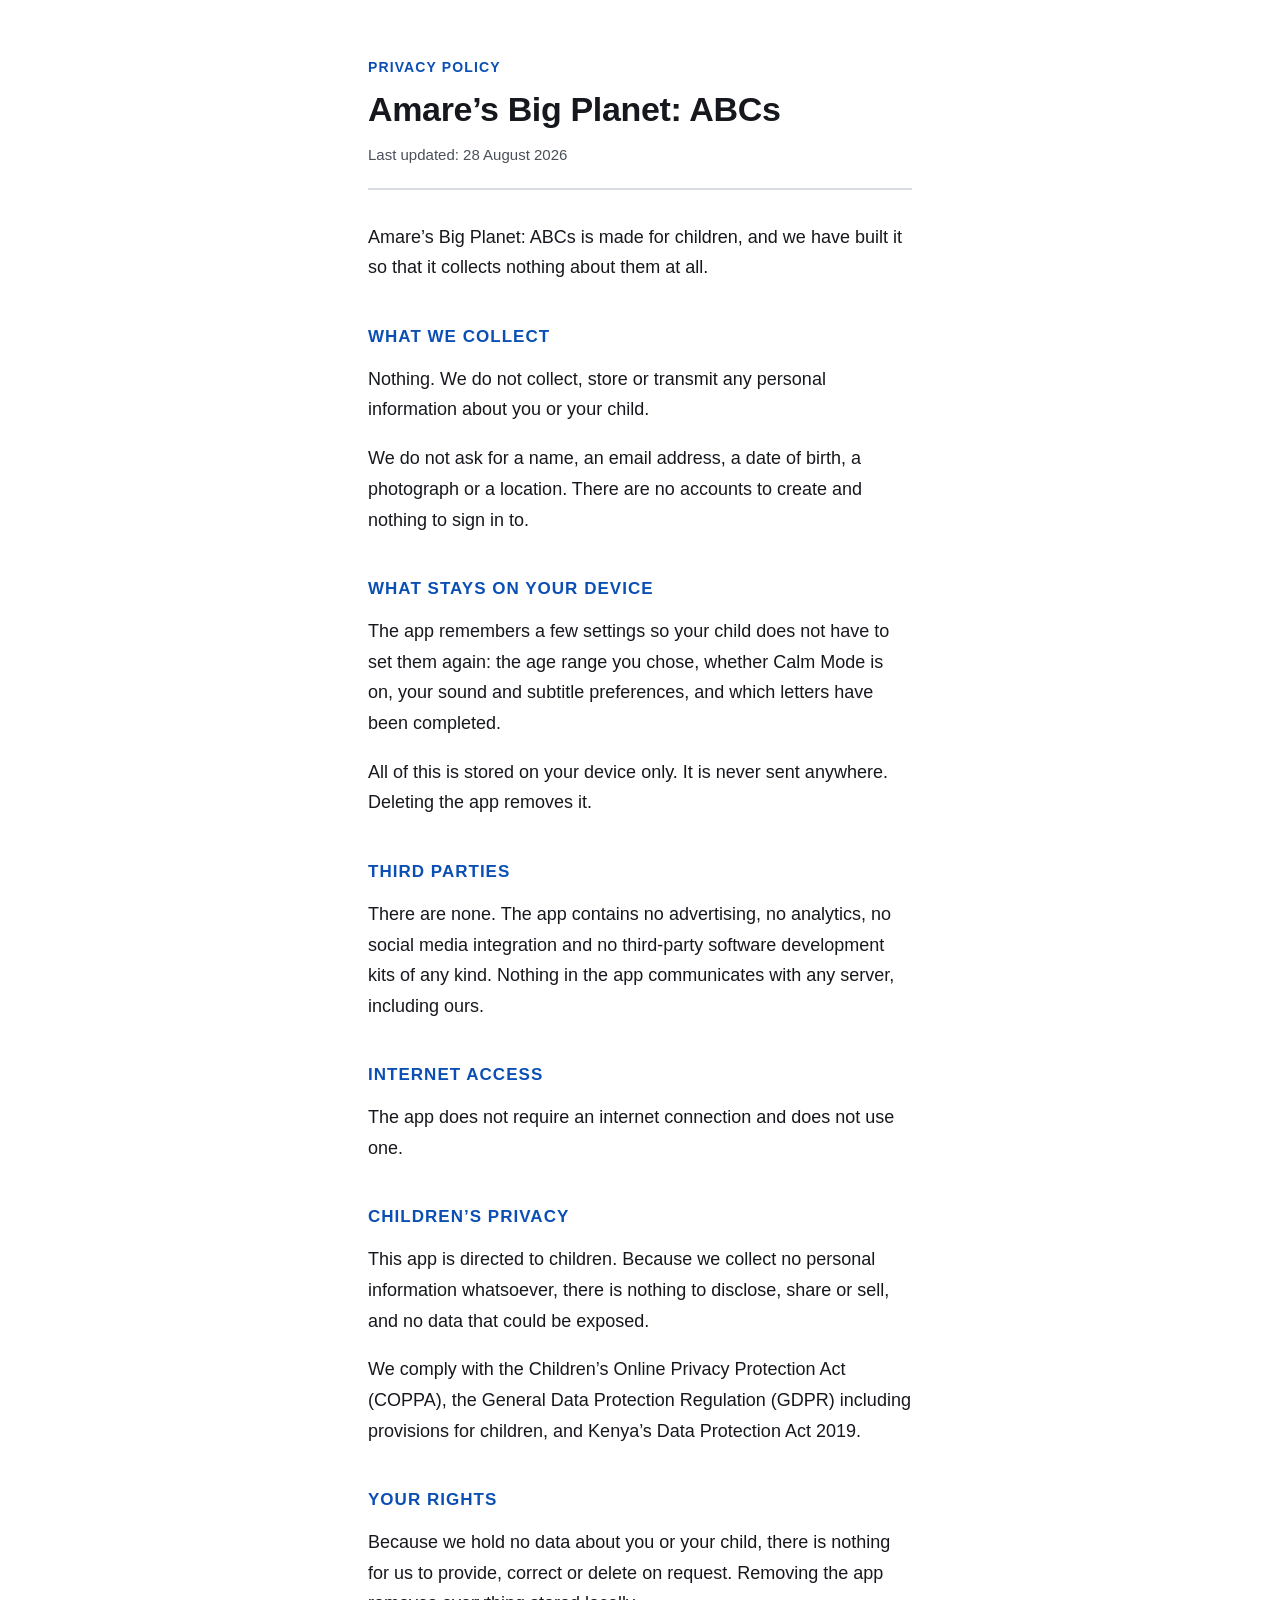
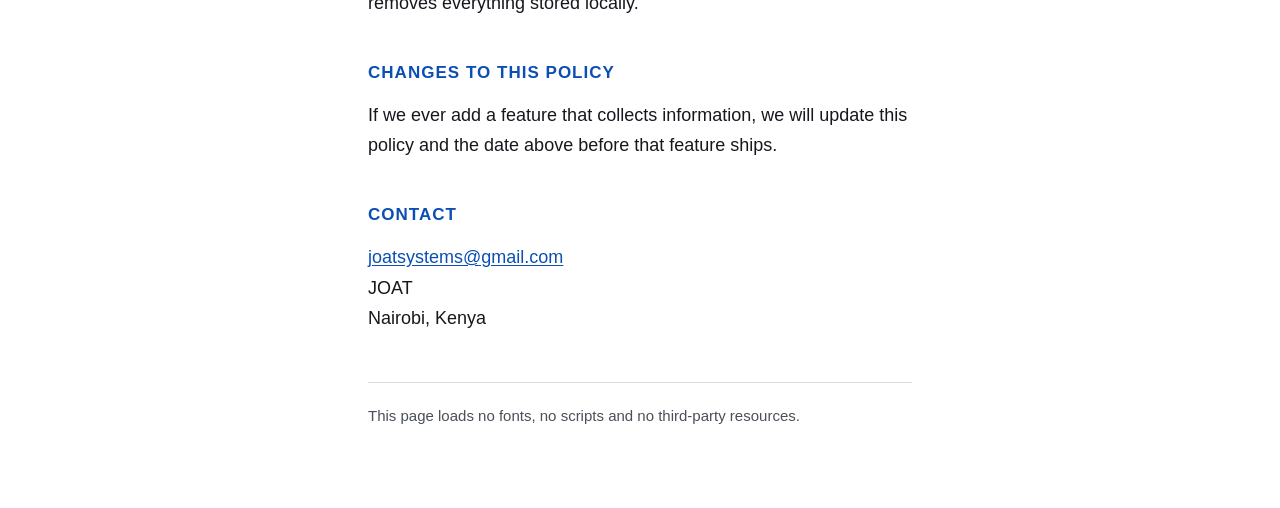
==== privacy.html @ 450127db "Privacy policy site for Amare's Big Planet: ABCs" ====
<!doctype html>
<html lang="en">
<head>
<meta charset="utf-8">
<meta name="viewport" content="width=device-width, initial-scale=1">
<title>Privacy Policy &mdash; Amare&rsquo;s Big Planet: ABCs</title>
<meta name="description" content="Amare&rsquo;s Big Planet: ABCs collects nothing. No accounts, no analytics, no third parties, no internet access.">
<meta name="robots" content="index, follow">
<meta name="color-scheme" content="light dark">
<link rel="stylesheet" href="style.css">
</head>
<body>
<main class="policy">

  <header>
    <p class="eyebrow">Privacy Policy</p>
    <h1>Amare&rsquo;s Big Planet: ABCs</h1>
    <p class="updated">Last updated: 28 August 2026</p>
  </header>

  <p class="lede">Amare&rsquo;s Big Planet: ABCs is made for children, and we have
  built it so that it collects nothing about them at all.</p>

  <h2>What we collect</h2>
  <p>Nothing. We do not collect, store or transmit any personal information
  about you or your child.</p>
  <p>We do not ask for a name, an email address, a date of birth, a photograph
  or a location. There are no accounts to create and nothing to sign in to.</p>

  <h2>What stays on your device</h2>
  <p>The app remembers a few settings so your child does not have to set them
  again: the age range you chose, whether Calm Mode is on, your sound and
  subtitle preferences, and which letters have been completed.</p>
  <p>All of this is stored on your device only. It is never sent anywhere.
  Deleting the app removes it.</p>

  <h2>Third parties</h2>
  <p>There are none. The app contains no advertising, no analytics, no social
  media integration and no third-party software development kits of any kind.
  Nothing in the app communicates with any server, including ours.</p>

  <h2>Internet access</h2>
  <p>The app does not require an internet connection and does not use one.</p>

  <h2>Children&rsquo;s privacy</h2>
  <p>This app is directed to children. Because we collect no personal
  information whatsoever, there is nothing to disclose, share or sell, and no
  data that could be exposed.</p>
  <p>We comply with the Children&rsquo;s Online Privacy Protection Act (COPPA),
  the General Data Protection Regulation (GDPR) including provisions for
  children, and Kenya&rsquo;s Data Protection Act 2019.</p>

  <h2>Your rights</h2>
  <p>Because we hold no data about you or your child, there is nothing for us
  to provide, correct or delete on request. Removing the app removes everything
  stored locally.</p>

  <h2>Changes to this policy</h2>
  <p>If we ever add a feature that collects information, we will update this
  policy and the date above before that feature ships.</p>

  <h2>Contact</h2>
  <address>
    <a href="mailto:joatsystems@gmail.com">joatsystems@gmail.com</a><br>
    JOAT<br>
    Nairobi, Kenya
  </address>

  <footer>
    <p>This page loads no fonts, no scripts and no third-party resources.</p>
  </footer>

</main>
</body>
</html>
---- style.css ----
/* Amare's Big Planet: ABCs — privacy policy
   No external resources of any kind. System fonts only. */

:root {
  --bg:      #ffffff;
  --text:    #16181d;
  --muted:   #4a4f58;
  --rule:    #d8dbe0;
  --link:    #0b4fb4;
  --accent:  #0b4fb4;
}

@media (prefers-color-scheme: dark) {
  :root {
    --bg:    #10131a;
    --text:  #eceef2;
    --muted: #b3b9c4;
    --rule:  #2c313b;
    --link:  #8fb8ff;
    --accent:#8fb8ff;
  }
}

*, *::before, *::after { box-sizing: border-box; }

html {
  -webkit-text-size-adjust: 100%;
}

body {
  margin: 0;
  background: var(--bg);
  color: var(--text);
  font-family: -apple-system, BlinkMacSystemFont, "Segoe UI", Roboto,
               "Helvetica Neue", Arial, sans-serif;
  font-size: 17px;
  line-height: 1.7;
}

.policy {
  max-width: 38rem;
  margin: 0 auto;
  padding: 2rem 1.25rem 4rem;
}

header {
  border-bottom: 2px solid var(--rule);
  padding-bottom: 1.25rem;
  margin-bottom: 2rem;
}

.eyebrow {
  margin: 0 0 0.5rem;
  font-size: 0.875rem;
  font-weight: 700;
  letter-spacing: 0.08em;
  text-transform: uppercase;
  color: var(--accent);
}

h1 {
  margin: 0 0 0.75rem;
  font-size: 1.75rem;
  line-height: 1.25;
  font-weight: 700;
  letter-spacing: -0.01em;
}

.updated {
  margin: 0;
  font-size: 0.9375rem;
  color: var(--muted);
}

.lede {
  font-size: 1.125rem;
  margin: 0 0 2rem;
}

h2 {
  margin: 2.5rem 0 0.75rem;
  font-size: 1.0625rem;
  font-weight: 700;
  letter-spacing: 0.06em;
  text-transform: uppercase;
  color: var(--accent);
}

p { margin: 0 0 1.15rem; }

p:last-child { margin-bottom: 0; }

a {
  color: var(--link);
  text-underline-offset: 2px;
}

a:focus-visible {
  outline: 3px solid var(--accent);
  outline-offset: 2px;
  border-radius: 2px;
}

address {
  font-style: normal;
  margin: 0;
}

footer {
  margin-top: 3rem;
  padding-top: 1.25rem;
  border-top: 1px solid var(--rule);
  font-size: 0.9375rem;
  color: var(--muted);
}

@media (min-width: 40em) {
  body { font-size: 18px; }
  .policy { padding: 3.5rem 2rem 5rem; }
  h1 { font-size: 2.125rem; }
}

@media print {
  body { background: #fff; color: #000; font-size: 12pt; }
  a { color: #000; }
}
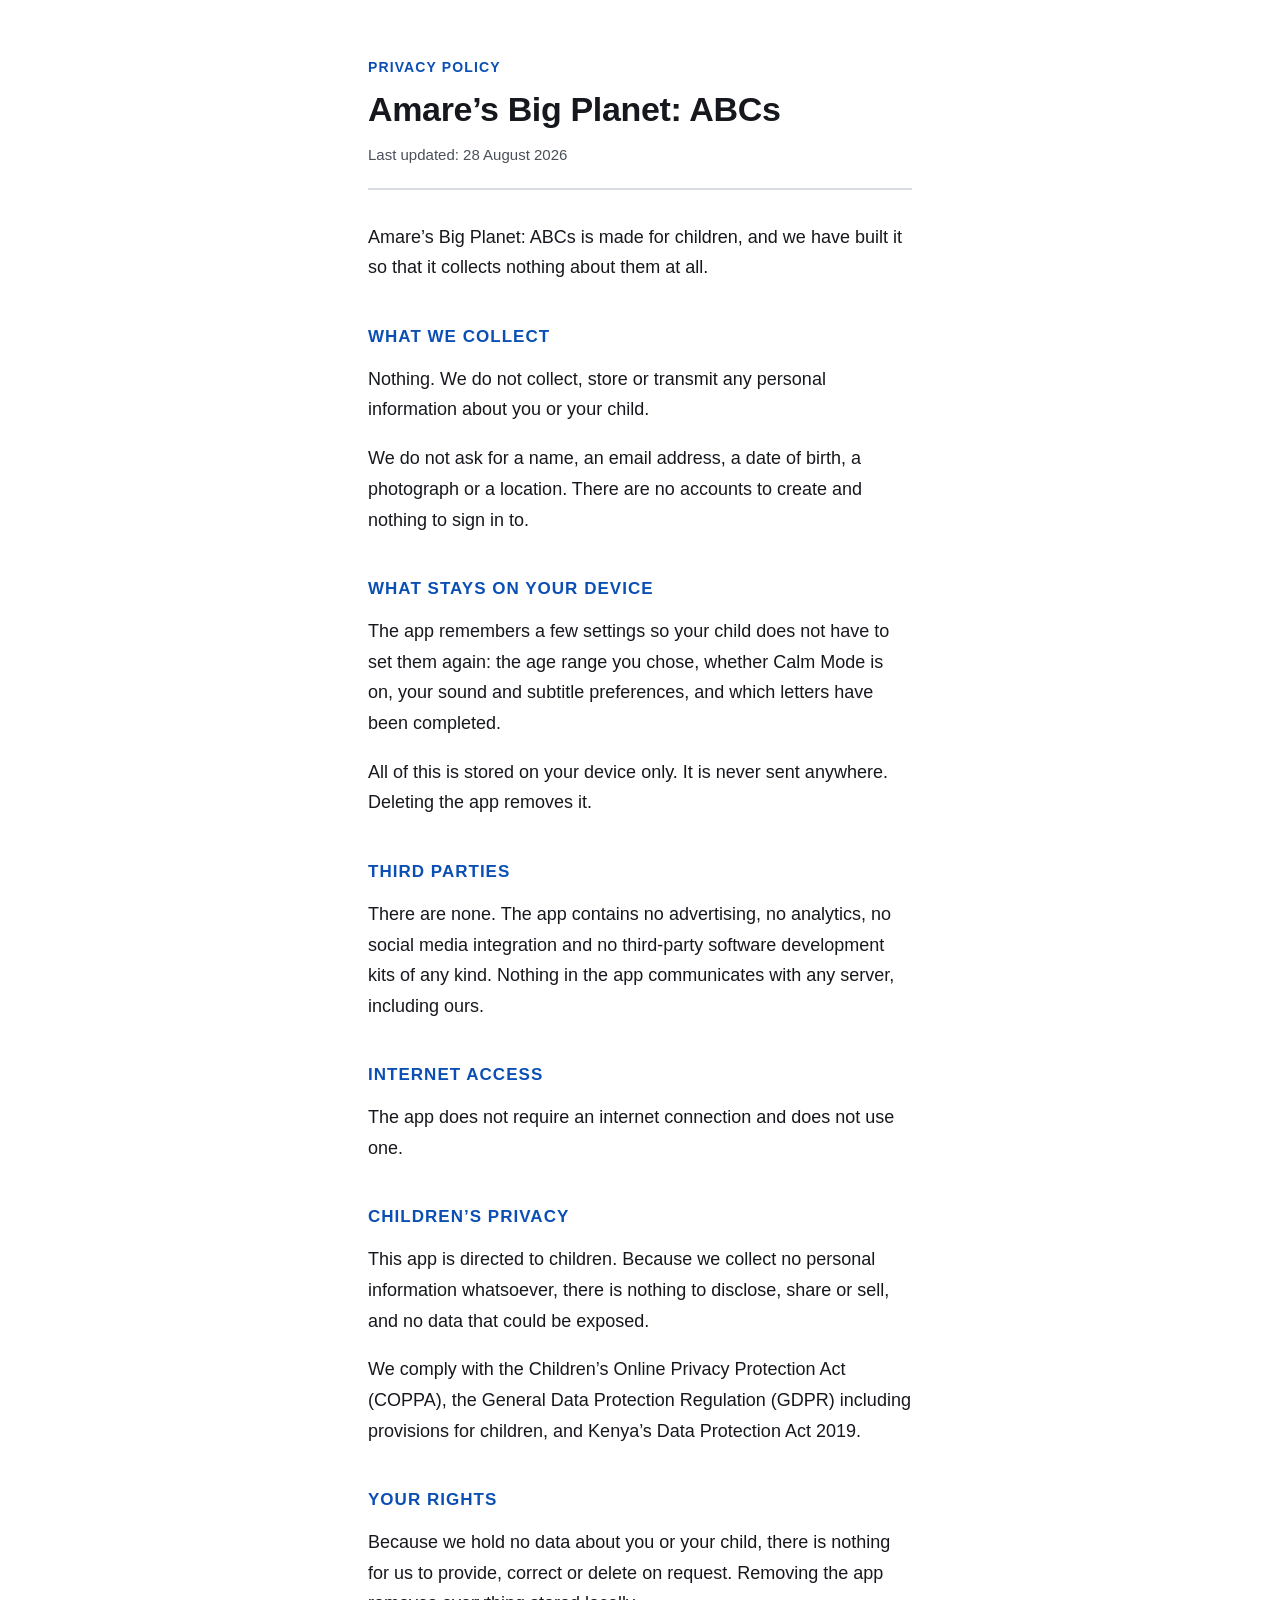
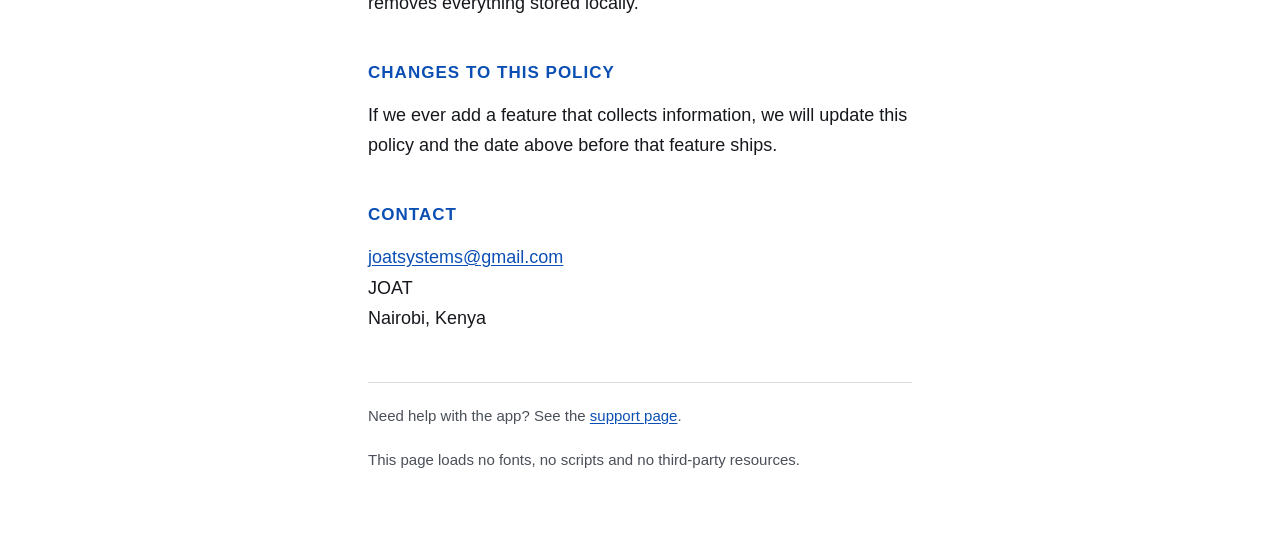
==== commit a63c5ae3: "Privacy: link to the support page" ====
--- a/privacy.html
+++ b/privacy.html
@@ -67,6 +67,7 @@
   </address>
 
   <footer>
+    <p>Need help with the app? See the <a href="support.html">support page</a>.</p>
     <p>This page loads no fonts, no scripts and no third-party resources.</p>
   </footer>
 
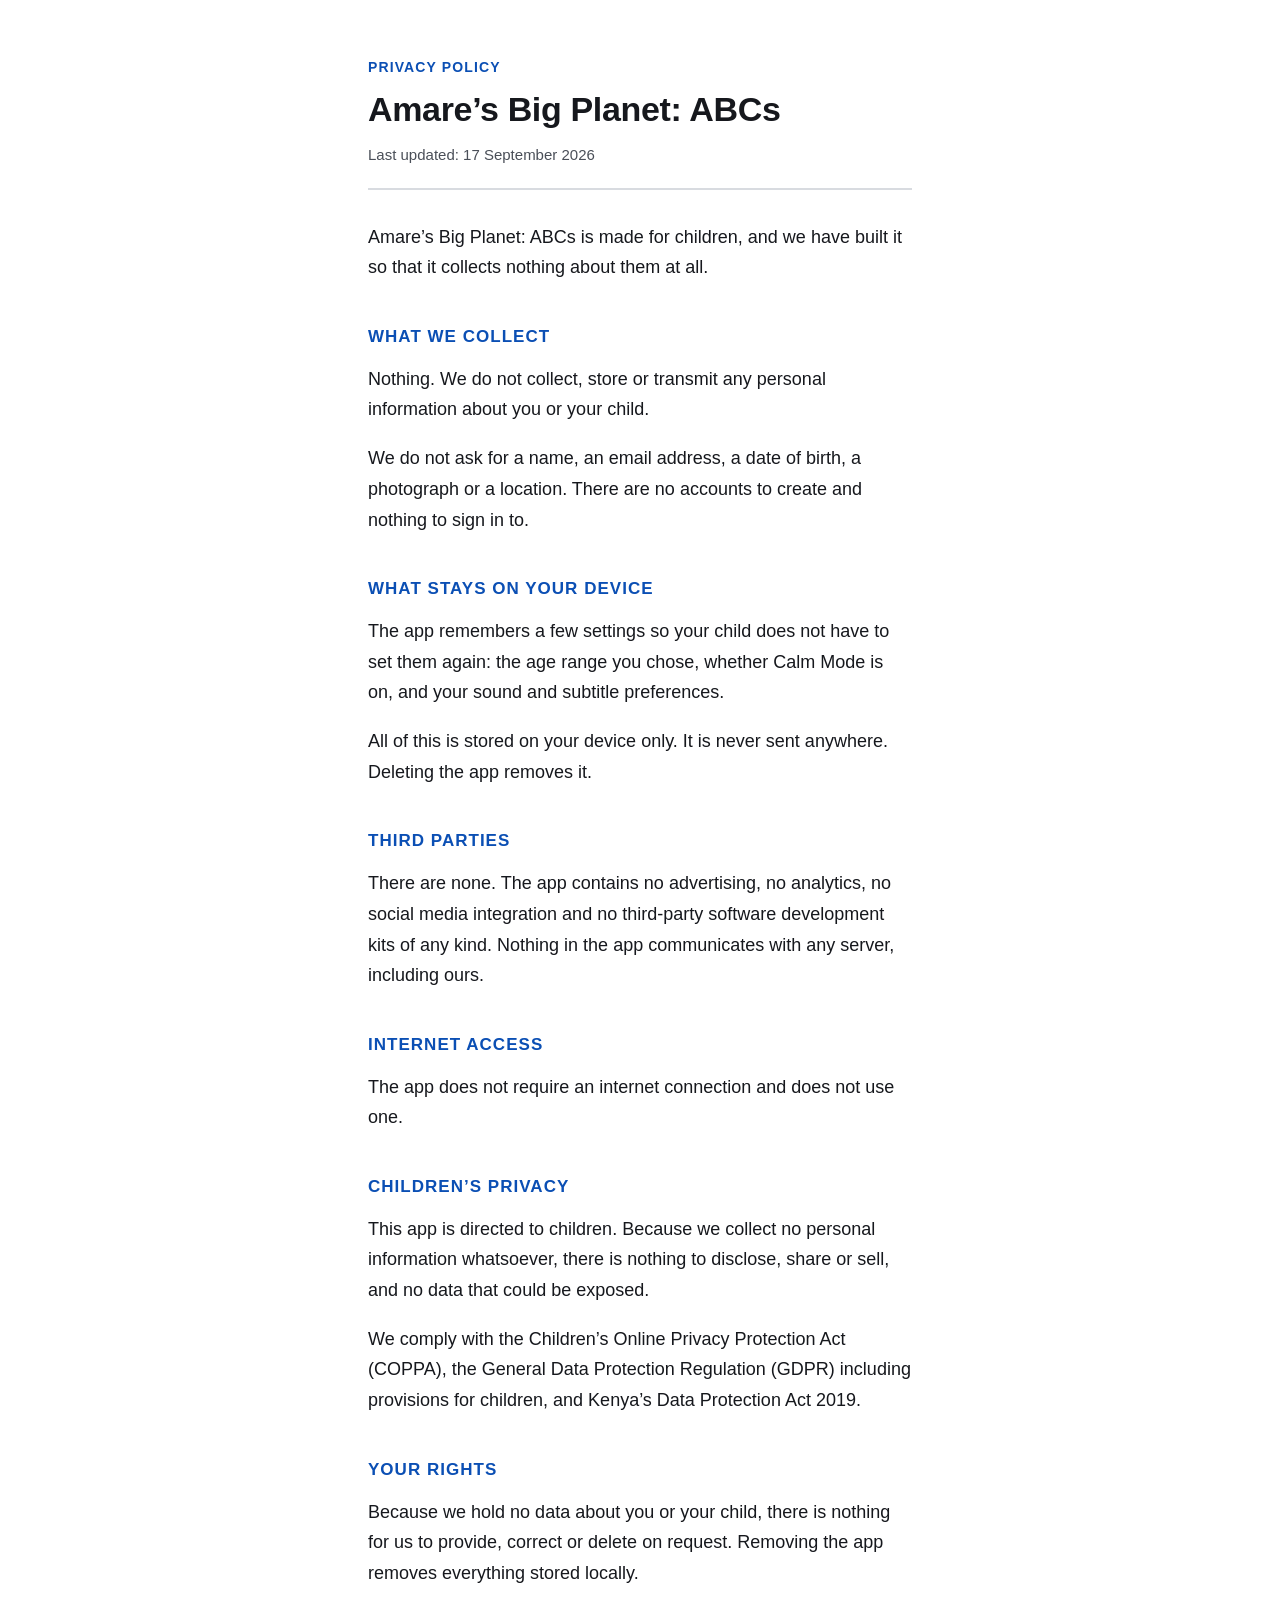
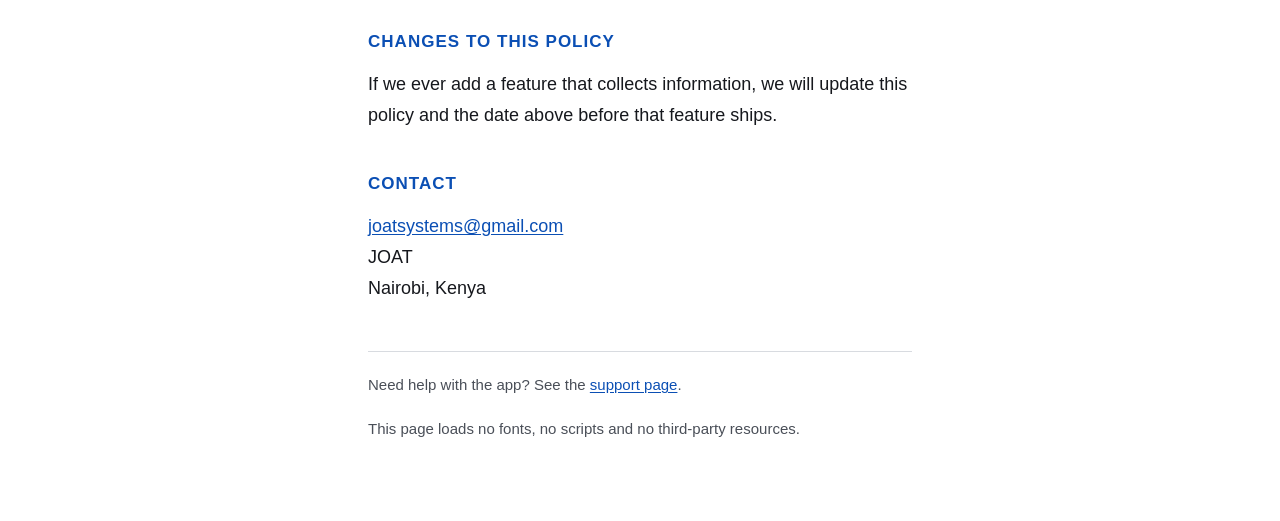
==== commit 74a66fdb: "Privacy: remove letter-progress claim (the app doesn't store it)" ====
--- a/privacy.html
+++ b/privacy.html
@@ -15,7 +15,7 @@
   <header>
     <p class="eyebrow">Privacy Policy</p>
     <h1>Amare&rsquo;s Big Planet: ABCs</h1>
-    <p class="updated">Last updated: 28 August 2026</p>
+    <p class="updated">Last updated: 17 September 2026</p>
   </header>
 
   <p class="lede">Amare&rsquo;s Big Planet: ABCs is made for children, and we have
@@ -29,8 +29,8 @@
 
   <h2>What stays on your device</h2>
   <p>The app remembers a few settings so your child does not have to set them
-  again: the age range you chose, whether Calm Mode is on, your sound and
-  subtitle preferences, and which letters have been completed.</p>
+  again: the age range you chose, whether Calm Mode is on, and your sound and
+  subtitle preferences.</p>
   <p>All of this is stored on your device only. It is never sent anywhere.
   Deleting the app removes it.</p>
 
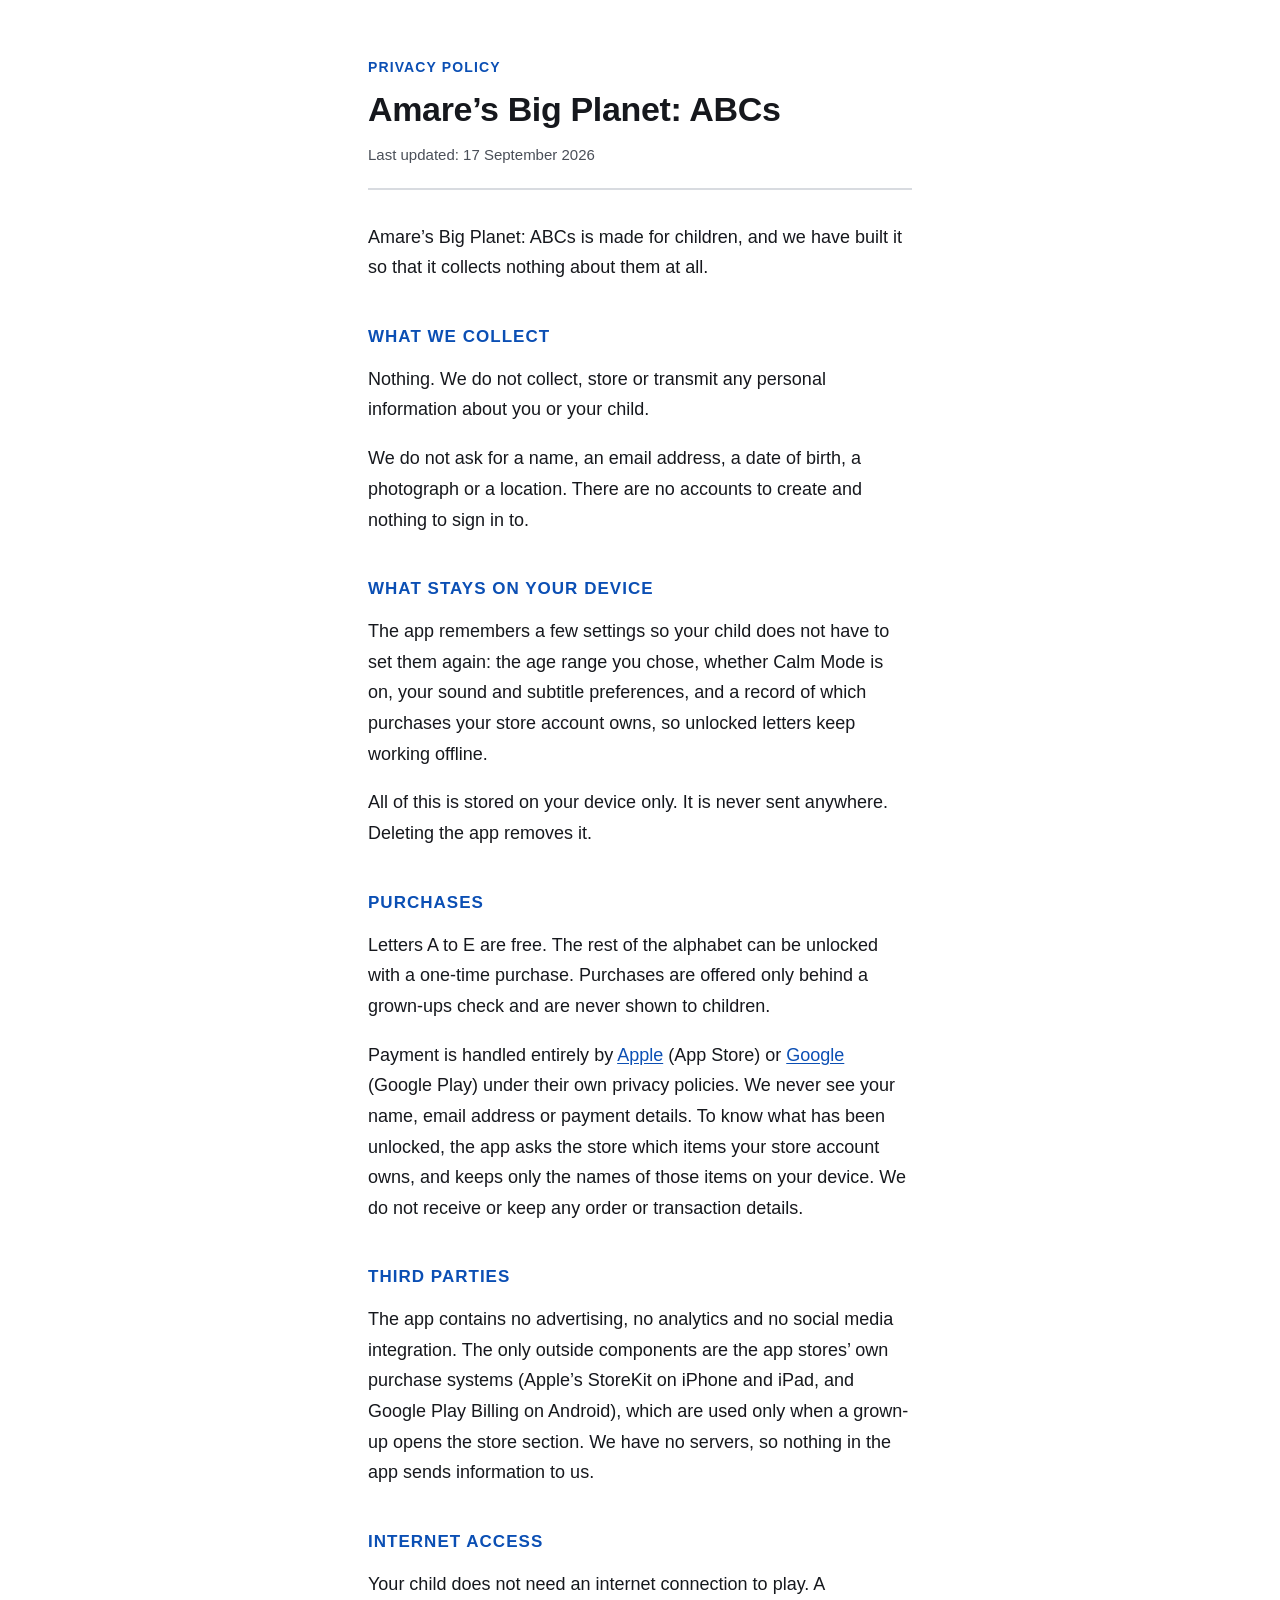
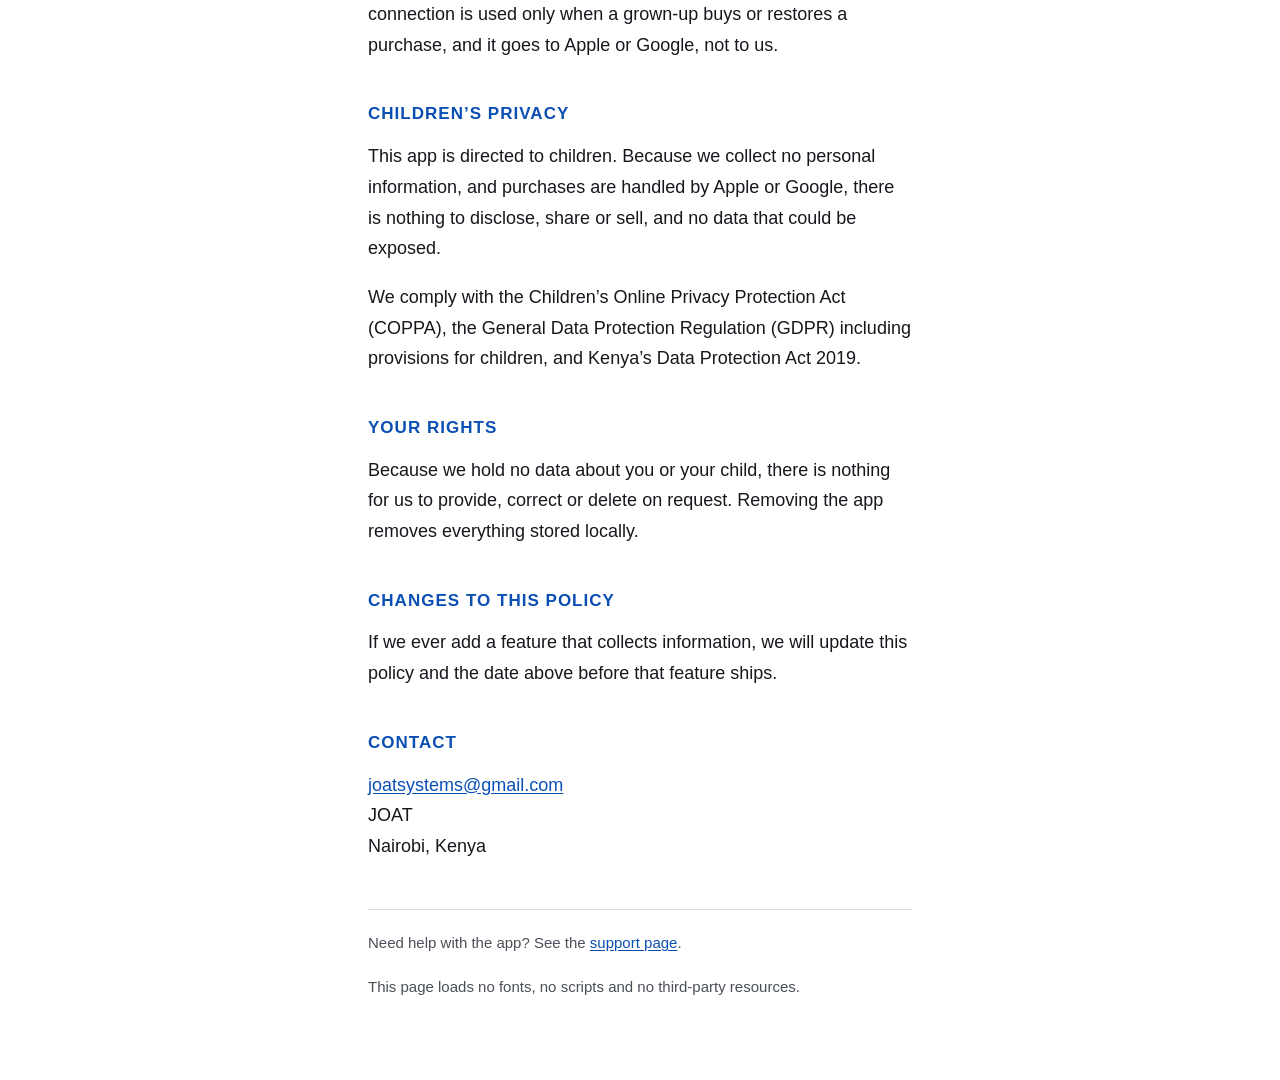
==== commit 538b495d: "Policy: purchase version (unpublished until billing ships)" ====
--- a/privacy.html
+++ b/privacy.html
@@ -15,7 +15,7 @@
   <header>
     <p class="eyebrow">Privacy Policy</p>
     <h1>Amare&rsquo;s Big Planet: ABCs</h1>
-    <p class="updated">Last updated: 17 September 2026</p>
+    <p class="updated">Last updated: 17 September 2026</p> <!-- set the date when this branch is merged -->
   </header>
 
   <p class="lede">Amare&rsquo;s Big Planet: ABCs is made for children, and we have
@@ -29,23 +29,41 @@
 
   <h2>What stays on your device</h2>
   <p>The app remembers a few settings so your child does not have to set them
-  again: the age range you chose, whether Calm Mode is on, and your sound and
-  subtitle preferences.</p>
+  again: the age range you chose, whether Calm Mode is on, your sound and
+  subtitle preferences, and a record of which purchases your store account
+  owns, so unlocked letters keep working offline.</p>
   <p>All of this is stored on your device only. It is never sent anywhere.
   Deleting the app removes it.</p>
 
+  <h2>Purchases</h2>
+  <p>Letters A to E are free. The rest of the alphabet can be unlocked with a
+  one-time purchase. Purchases are offered only behind a grown-ups check and
+  are never shown to children.</p>
+  <p>Payment is handled entirely by
+  <a href="https://www.apple.com/legal/privacy/">Apple</a> (App Store) or
+  <a href="https://policies.google.com/privacy">Google</a> (Google Play) under
+  their own privacy policies. We never see your name, email address or payment
+  details. To know what has been unlocked, the app asks the store which items
+  your store account owns, and keeps only the names of those items on your
+  device. We do not receive or keep any order or transaction details.</p>
+
   <h2>Third parties</h2>
-  <p>There are none. The app contains no advertising, no analytics, no social
-  media integration and no third-party software development kits of any kind.
-  Nothing in the app communicates with any server, including ours.</p>
+  <p>The app contains no advertising, no analytics and no social media
+  integration. The only outside components are the app stores&rsquo; own
+  purchase systems (Apple&rsquo;s StoreKit on iPhone and iPad, and Google Play
+  Billing on Android), which are used only when a grown-up opens the store
+  section. We have no servers, so nothing in the app sends information to
+  us.</p>
 
   <h2>Internet access</h2>
-  <p>The app does not require an internet connection and does not use one.</p>
+  <p>Your child does not need an internet connection to play. A connection is
+  used only when a grown-up buys or restores a purchase, and it goes to Apple
+  or Google, not to us.</p>
 
   <h2>Children&rsquo;s privacy</h2>
   <p>This app is directed to children. Because we collect no personal
-  information whatsoever, there is nothing to disclose, share or sell, and no
-  data that could be exposed.</p>
+  information, and purchases are handled by Apple or Google, there is nothing
+  to disclose, share or sell, and no data that could be exposed.</p>
   <p>We comply with the Children&rsquo;s Online Privacy Protection Act (COPPA),
   the General Data Protection Regulation (GDPR) including provisions for
   children, and Kenya&rsquo;s Data Protection Act 2019.</p>
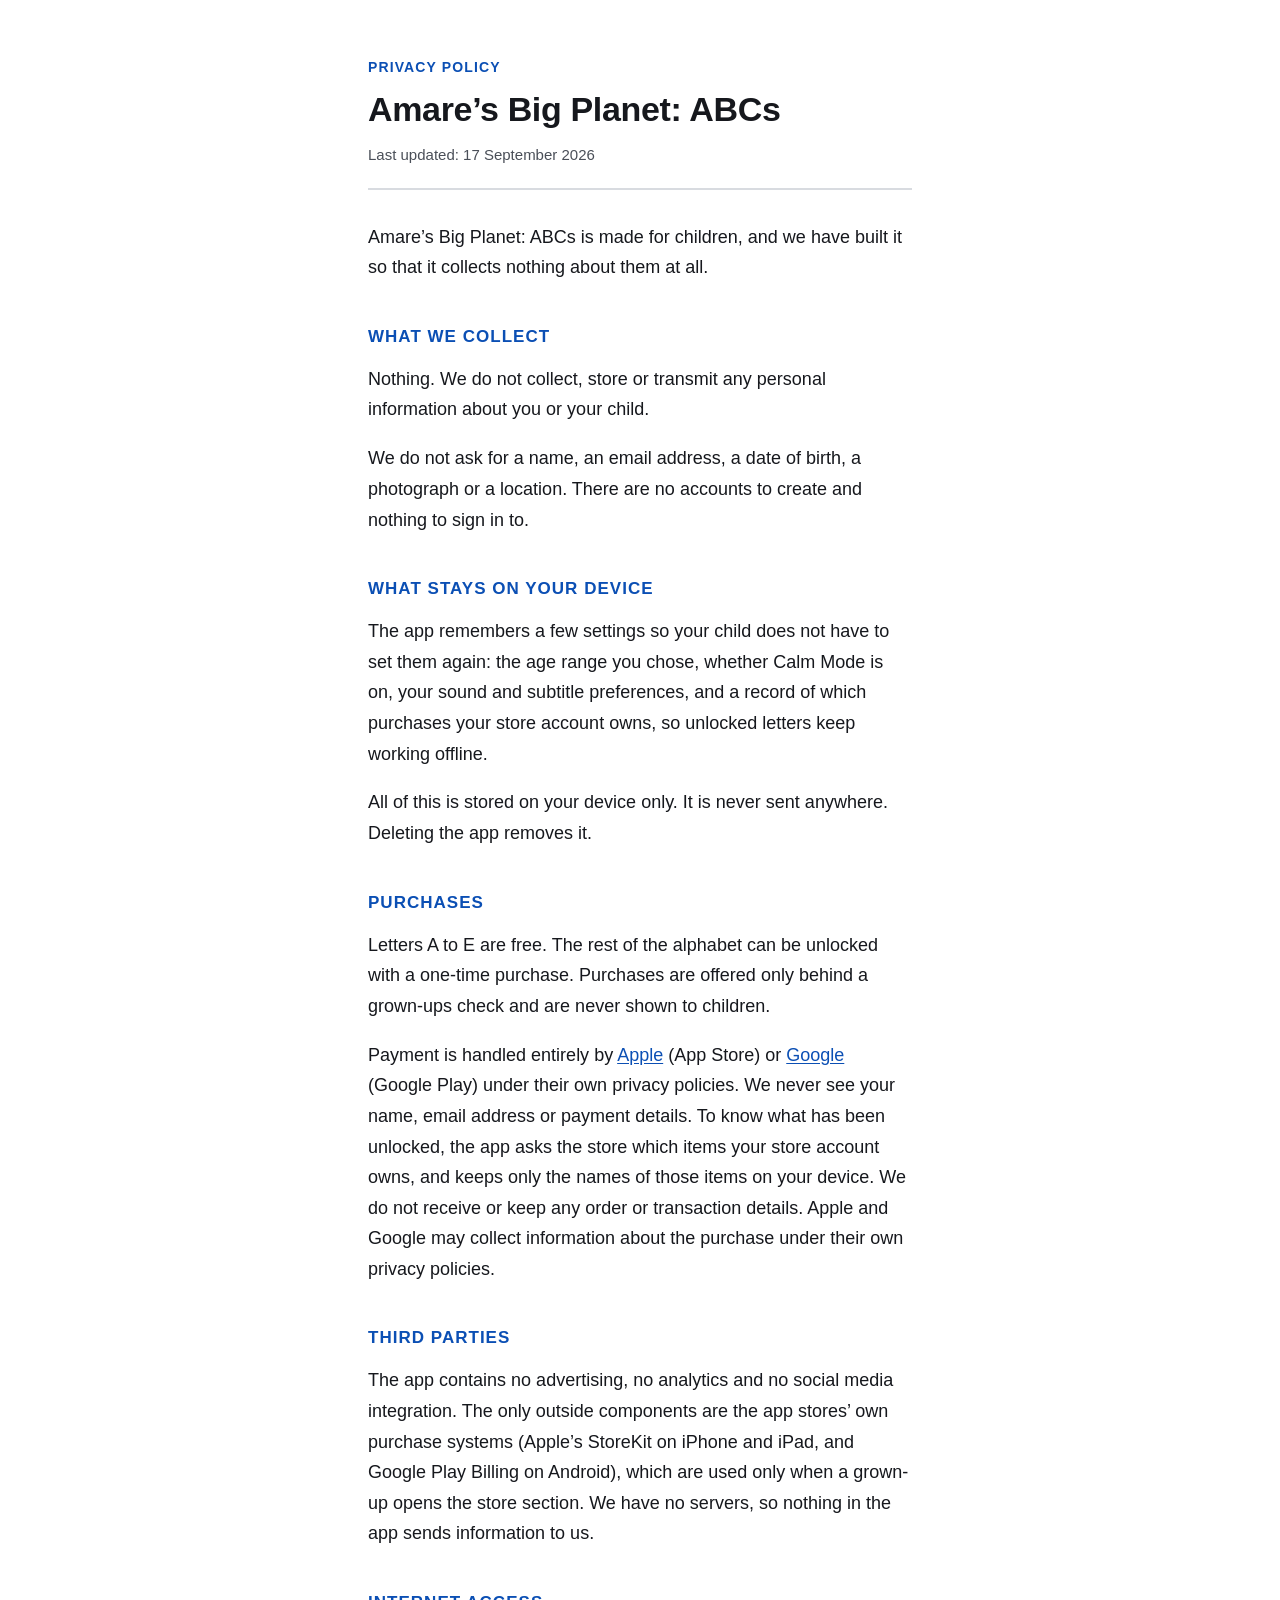
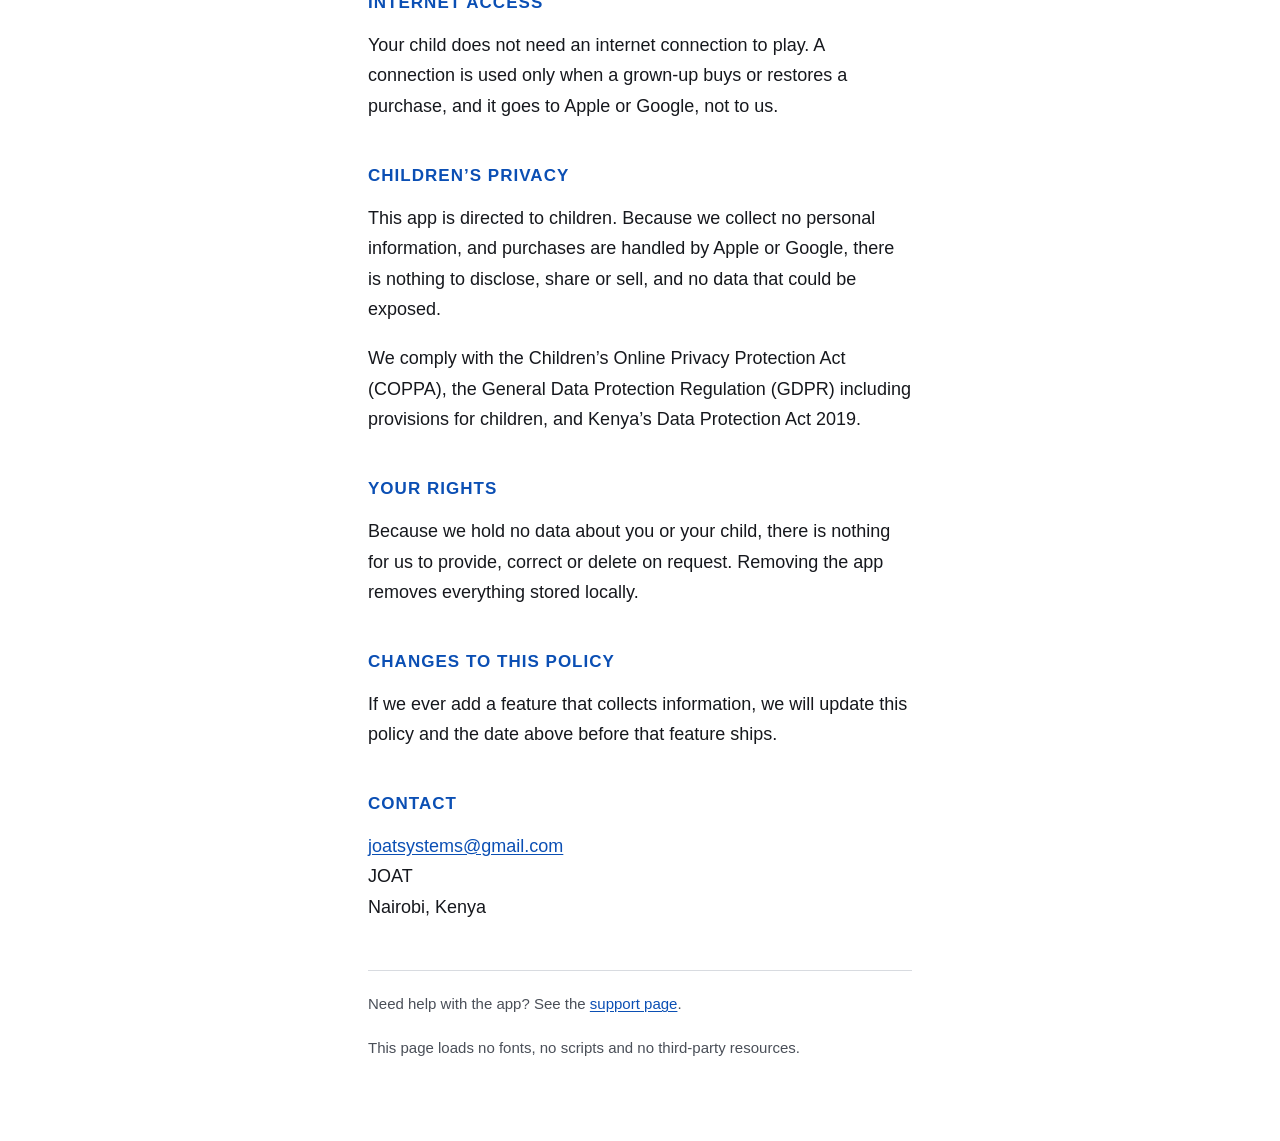
==== commit 76c85e58: "Policy: finish purchase version for publishing" ====
--- a/privacy.html
+++ b/privacy.html
@@ -4,7 +4,7 @@
 <meta charset="utf-8">
 <meta name="viewport" content="width=device-width, initial-scale=1">
 <title>Privacy Policy &mdash; Amare&rsquo;s Big Planet: ABCs</title>
-<meta name="description" content="Amare&rsquo;s Big Planet: ABCs collects nothing. No accounts, no analytics, no third parties, no internet access.">
+<meta name="description" content="Amare&rsquo;s Big Planet: ABCs collects nothing about your child. No accounts, no ads, no analytics. Purchases are handled by Apple or Google.">
 <meta name="robots" content="index, follow">
 <meta name="color-scheme" content="light dark">
 <link rel="stylesheet" href="style.css">
@@ -15,7 +15,7 @@
   <header>
     <p class="eyebrow">Privacy Policy</p>
     <h1>Amare&rsquo;s Big Planet: ABCs</h1>
-    <p class="updated">Last updated: 17 September 2026</p> <!-- set the date when this branch is merged -->
+    <p class="updated">Last updated: 17 September 2026</p>
   </header>
 
   <p class="lede">Amare&rsquo;s Big Planet: ABCs is made for children, and we have
@@ -45,7 +45,9 @@
   their own privacy policies. We never see your name, email address or payment
   details. To know what has been unlocked, the app asks the store which items
   your store account owns, and keeps only the names of those items on your
-  device. We do not receive or keep any order or transaction details.</p>
+  device. We do not receive or keep any order or transaction details. Apple
+  and Google may collect information about the purchase under their own
+  privacy policies.</p>
 
   <h2>Third parties</h2>
   <p>The app contains no advertising, no analytics and no social media
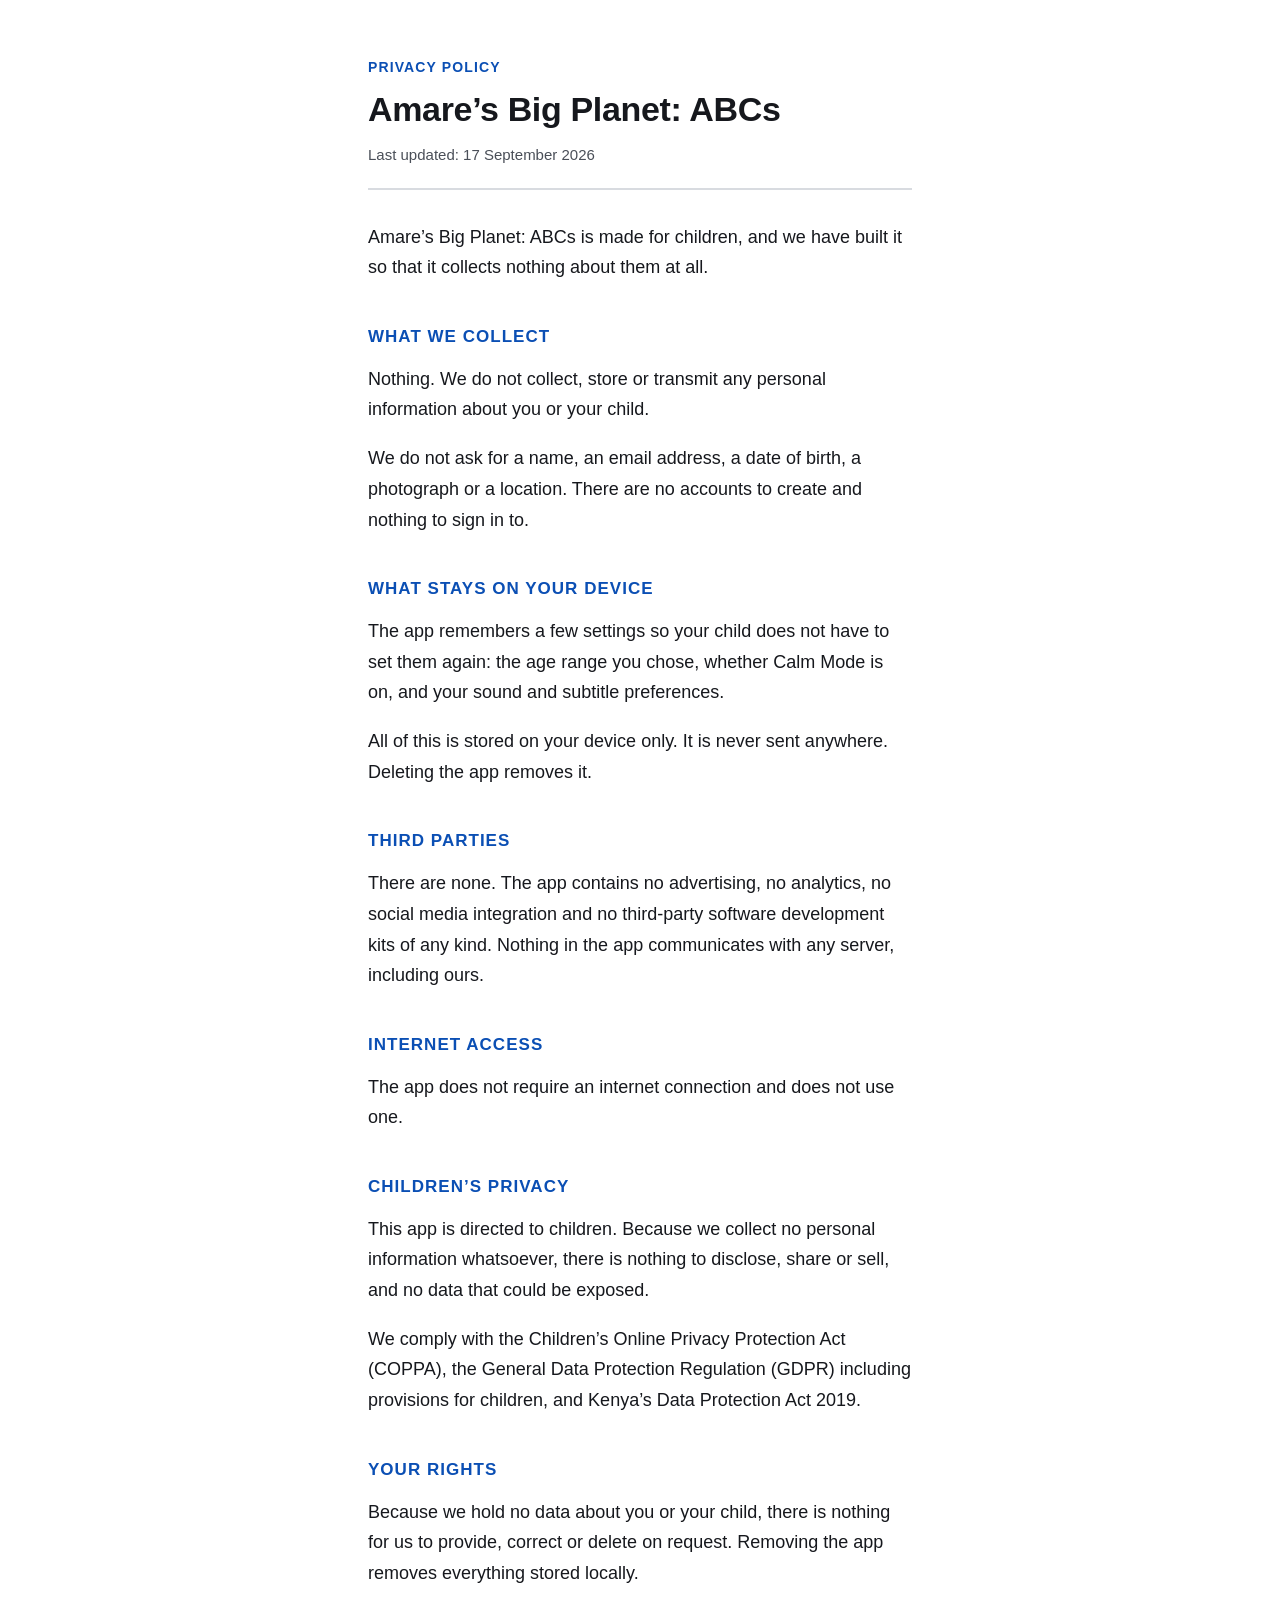
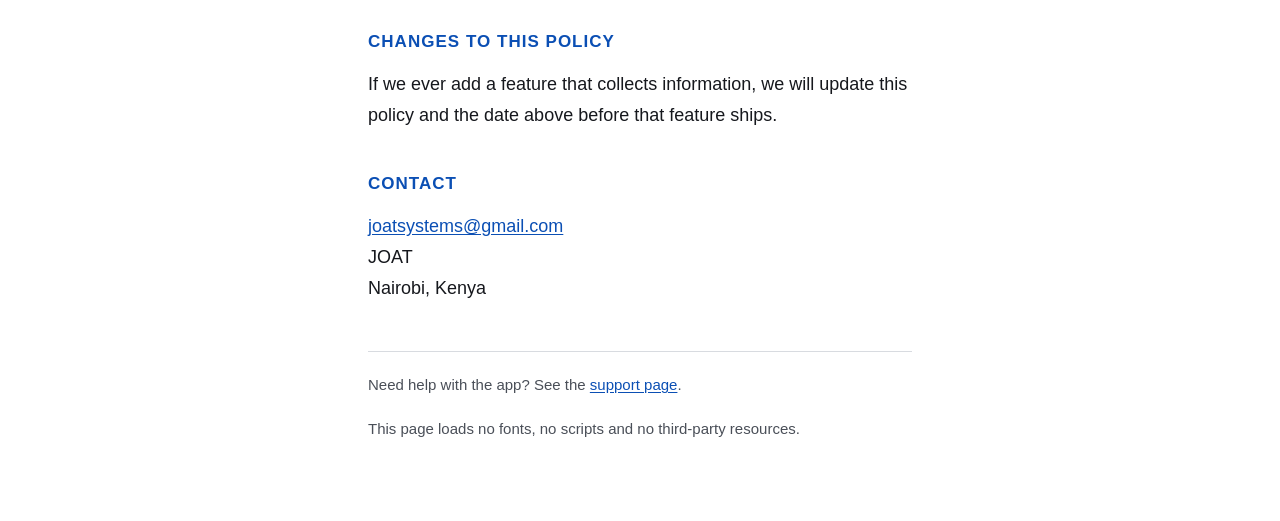
==== commit c05af478: "Revert "Merge purchases-policy: publish purchase version of policy and support" The live builds on b" ====
--- a/privacy.html
+++ b/privacy.html
@@ -4,7 +4,7 @@
 <meta charset="utf-8">
 <meta name="viewport" content="width=device-width, initial-scale=1">
 <title>Privacy Policy &mdash; Amare&rsquo;s Big Planet: ABCs</title>
-<meta name="description" content="Amare&rsquo;s Big Planet: ABCs collects nothing about your child. No accounts, no ads, no analytics. Purchases are handled by Apple or Google.">
+<meta name="description" content="Amare&rsquo;s Big Planet: ABCs collects nothing. No accounts, no analytics, no third parties, no internet access.">
 <meta name="robots" content="index, follow">
 <meta name="color-scheme" content="light dark">
 <link rel="stylesheet" href="style.css">
@@ -29,43 +29,23 @@
 
   <h2>What stays on your device</h2>
   <p>The app remembers a few settings so your child does not have to set them
-  again: the age range you chose, whether Calm Mode is on, your sound and
-  subtitle preferences, and a record of which purchases your store account
-  owns, so unlocked letters keep working offline.</p>
+  again: the age range you chose, whether Calm Mode is on, and your sound and
+  subtitle preferences.</p>
   <p>All of this is stored on your device only. It is never sent anywhere.
   Deleting the app removes it.</p>
 
-  <h2>Purchases</h2>
-  <p>Letters A to E are free. The rest of the alphabet can be unlocked with a
-  one-time purchase. Purchases are offered only behind a grown-ups check and
-  are never shown to children.</p>
-  <p>Payment is handled entirely by
-  <a href="https://www.apple.com/legal/privacy/">Apple</a> (App Store) or
-  <a href="https://policies.google.com/privacy">Google</a> (Google Play) under
-  their own privacy policies. We never see your name, email address or payment
-  details. To know what has been unlocked, the app asks the store which items
-  your store account owns, and keeps only the names of those items on your
-  device. We do not receive or keep any order or transaction details. Apple
-  and Google may collect information about the purchase under their own
-  privacy policies.</p>
-
   <h2>Third parties</h2>
-  <p>The app contains no advertising, no analytics and no social media
-  integration. The only outside components are the app stores&rsquo; own
-  purchase systems (Apple&rsquo;s StoreKit on iPhone and iPad, and Google Play
-  Billing on Android), which are used only when a grown-up opens the store
-  section. We have no servers, so nothing in the app sends information to
-  us.</p>
+  <p>There are none. The app contains no advertising, no analytics, no social
+  media integration and no third-party software development kits of any kind.
+  Nothing in the app communicates with any server, including ours.</p>
 
   <h2>Internet access</h2>
-  <p>Your child does not need an internet connection to play. A connection is
-  used only when a grown-up buys or restores a purchase, and it goes to Apple
-  or Google, not to us.</p>
+  <p>The app does not require an internet connection and does not use one.</p>
 
   <h2>Children&rsquo;s privacy</h2>
   <p>This app is directed to children. Because we collect no personal
-  information, and purchases are handled by Apple or Google, there is nothing
-  to disclose, share or sell, and no data that could be exposed.</p>
+  information whatsoever, there is nothing to disclose, share or sell, and no
+  data that could be exposed.</p>
   <p>We comply with the Children&rsquo;s Online Privacy Protection Act (COPPA),
   the General Data Protection Regulation (GDPR) including provisions for
   children, and Kenya&rsquo;s Data Protection Act 2019.</p>
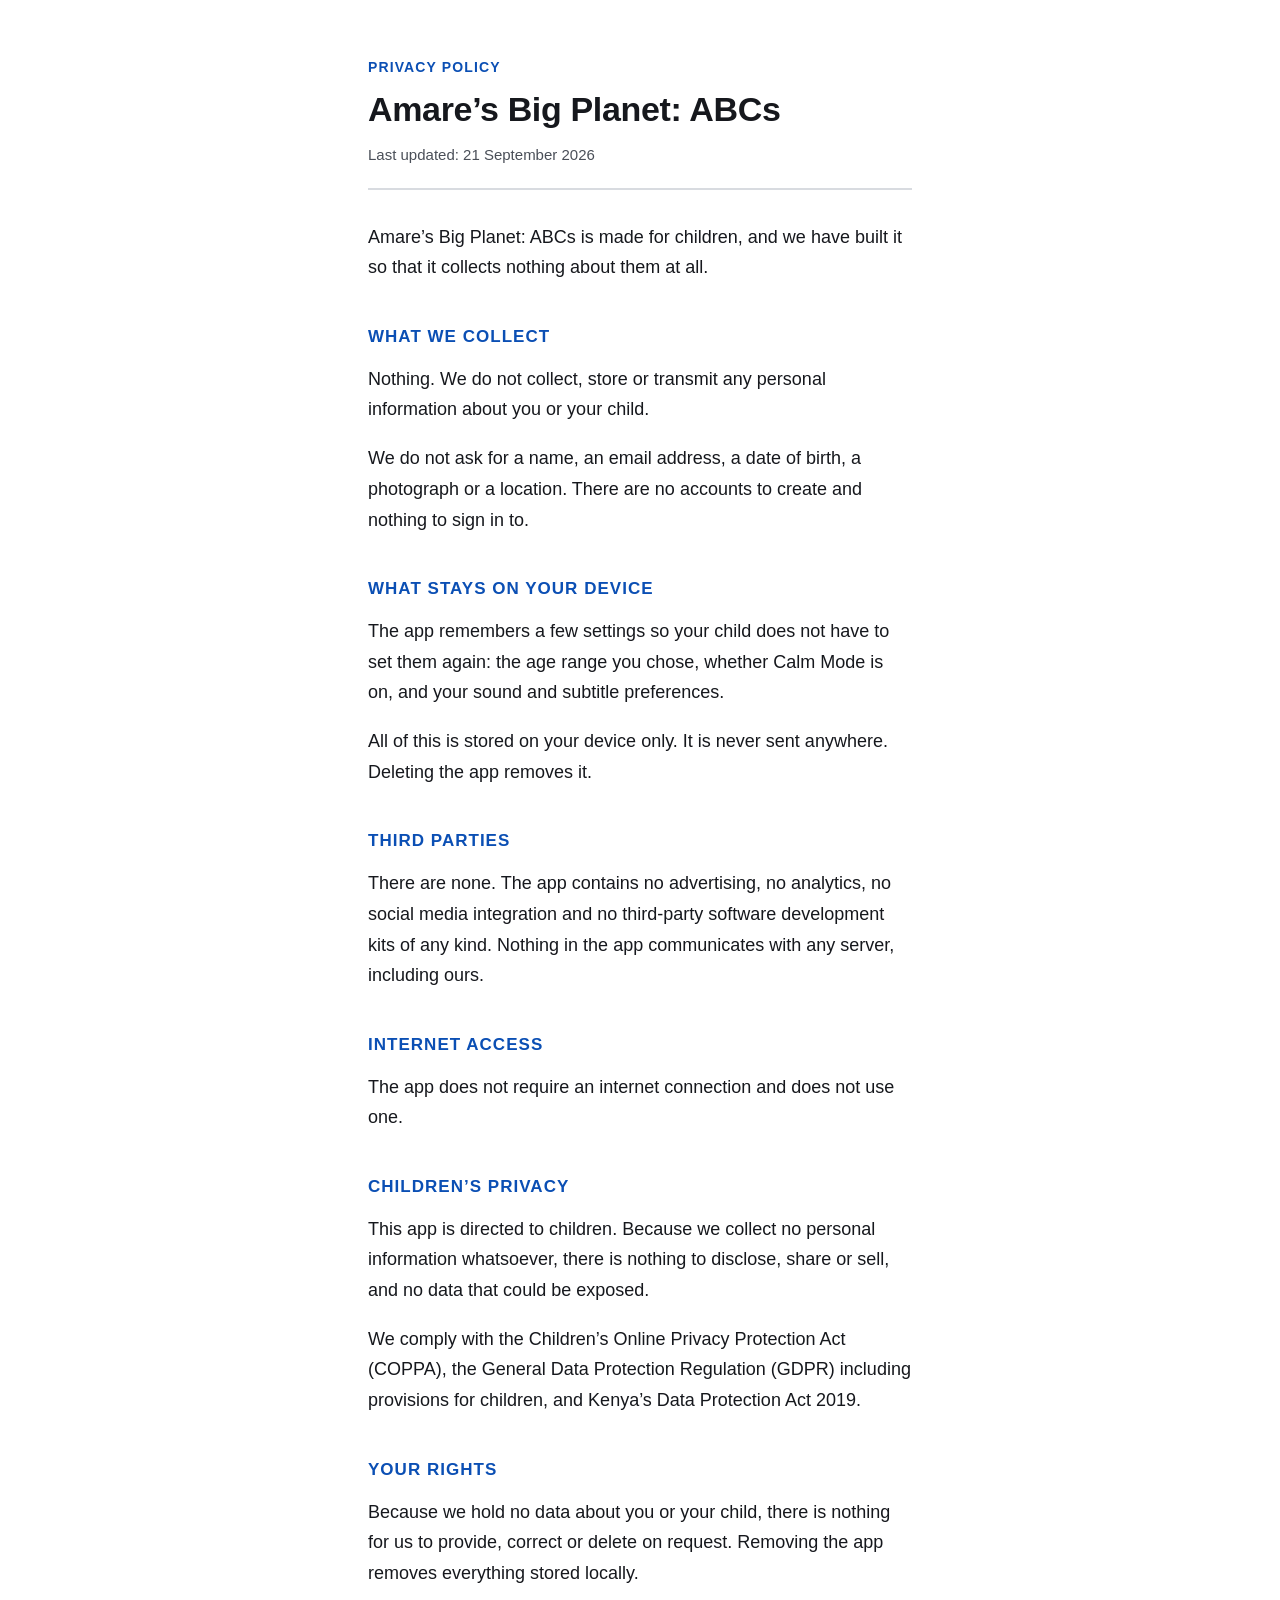
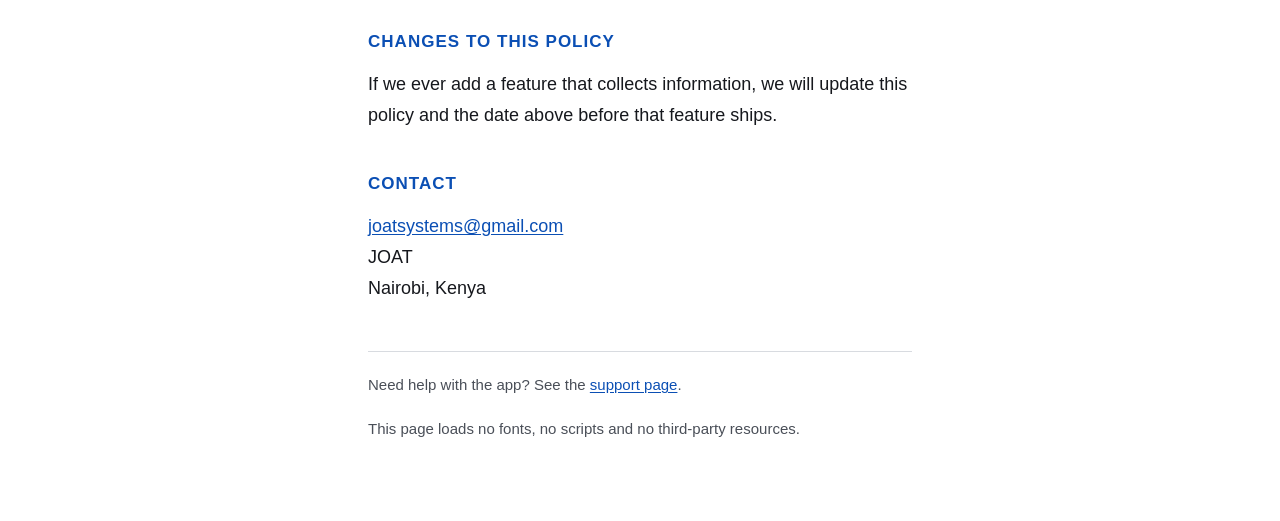
==== commit fe9fa280: "Privacy: bump Last updated to 21 September 2026" ====
--- a/privacy.html
+++ b/privacy.html
@@ -15,7 +15,7 @@
   <header>
     <p class="eyebrow">Privacy Policy</p>
     <h1>Amare&rsquo;s Big Planet: ABCs</h1>
-    <p class="updated">Last updated: 17 September 2026</p>
+    <p class="updated">Last updated: 21 September 2026</p>
   </header>
 
   <p class="lede">Amare&rsquo;s Big Planet: ABCs is made for children, and we have
